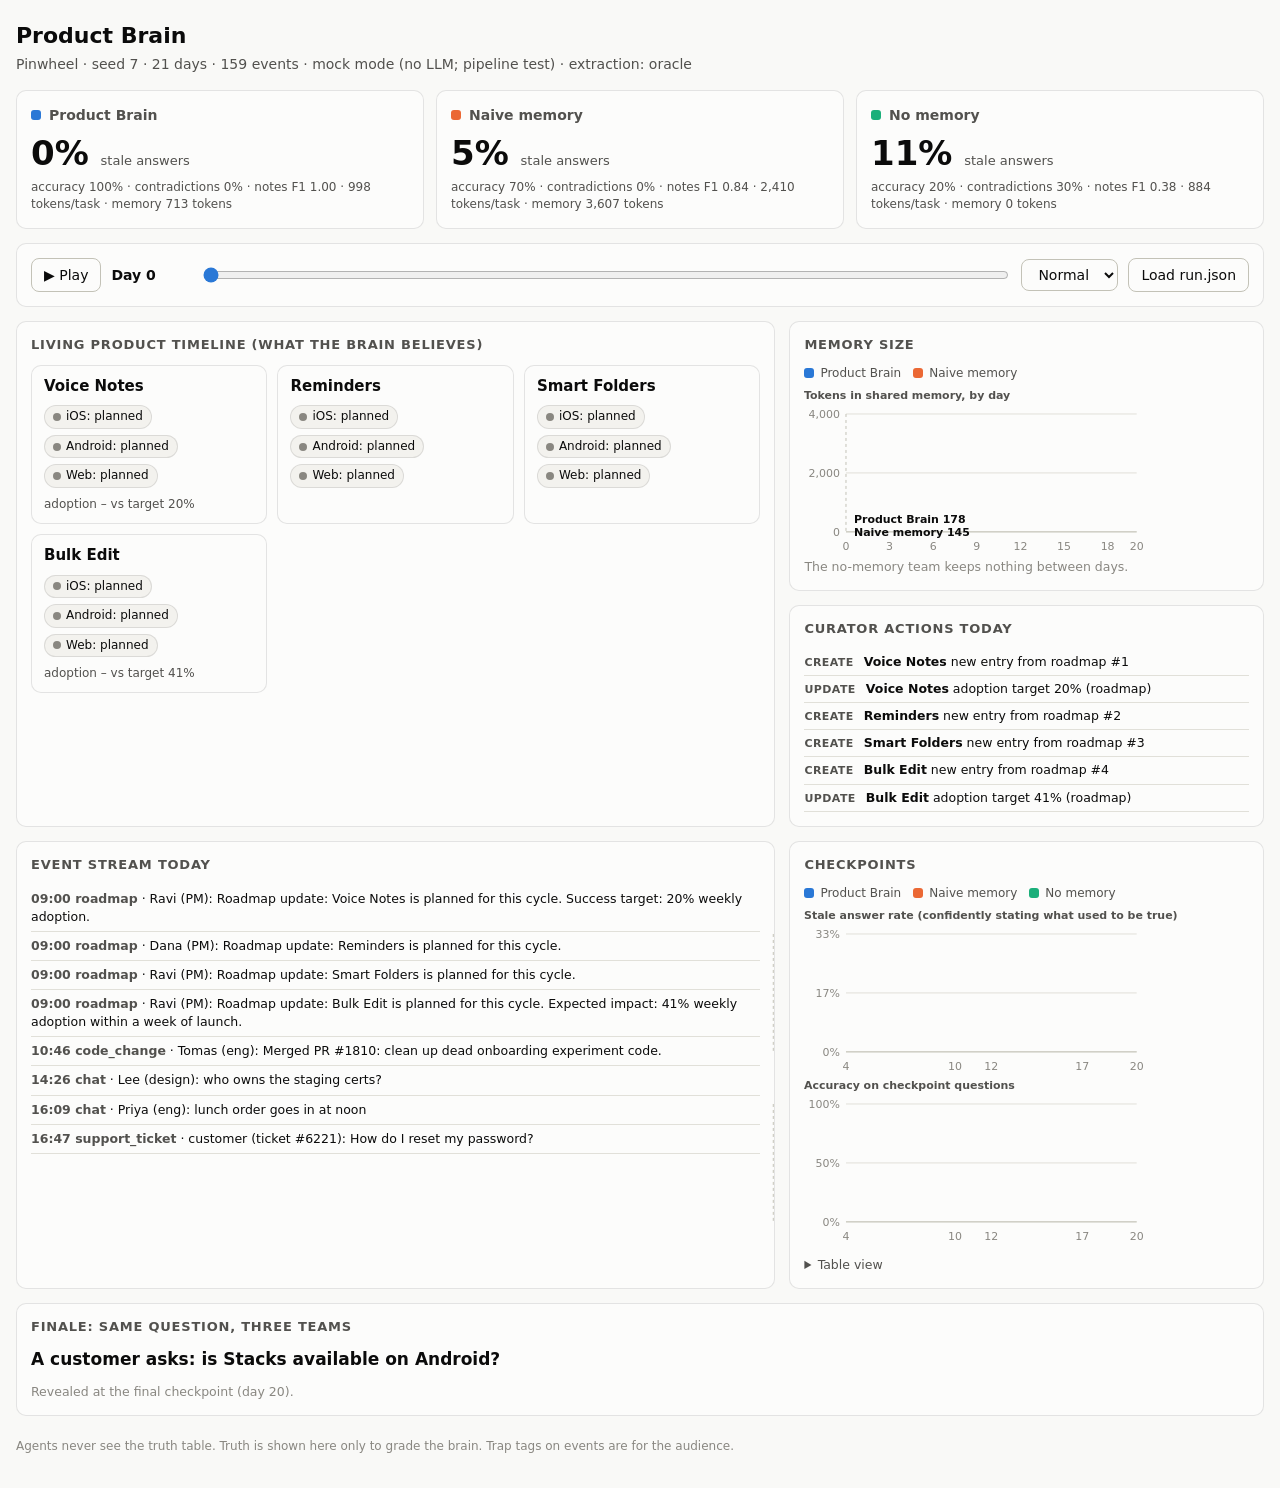
==== viewer/index.html @ 5a472f7d "Memory, agents, brain initial commit" ====
<!doctype html>
<html lang="en">
<head>
<meta charset="utf-8">
<meta name="viewport" content="width=device-width, initial-scale=1">
<title>Product Brain Timeline</title>
<style>
:root {
  color-scheme: light;
  --page: #f9f9f7; --surface: #fcfcfb; --surface-2: #f3f2ee;
  --ink: #0b0b0b; --ink-2: #52514e; --muted: #898781;
  --grid: #e1e0d9; --axis: #c3c2b7; --ring: rgba(11,11,11,0.10);
  --brain: #2a78d6; --naive: #eb6834; --nomem: #1baf7a;
  --good: #0ca30c; --warning: #fab219; --serious: #ec835a; --critical: #d03b3b;
  --flash: rgba(250,178,25,0.28); --snap: rgba(208,59,59,0.18); --merge: rgba(42,120,214,0.18);
}
@media (prefers-color-scheme: dark) {
  :root:not([data-theme="light"]) {
    color-scheme: dark;
    --page: #0d0d0d; --surface: #1a1a19; --surface-2: #242422;
    --ink: #f0efec; --ink-2: #c3c2b7; --muted: #898781;
    --grid: #2c2c2a; --axis: #383835; --ring: rgba(255,255,255,0.10);
    --brain: #3987e5; --naive: #d95926; --nomem: #199e70;
    --flash: rgba(250,178,25,0.22); --snap: rgba(208,59,59,0.28); --merge: rgba(57,135,229,0.25);
  }
}
:root[data-theme="dark"] {
  color-scheme: dark;
  --page: #0d0d0d; --surface: #1a1a19; --surface-2: #242422;
  --ink: #f0efec; --ink-2: #c3c2b7; --muted: #898781;
  --grid: #2c2c2a; --axis: #383835; --ring: rgba(255,255,255,0.10);
  --brain: #3987e5; --naive: #d95926; --nomem: #199e70;
  --flash: rgba(250,178,25,0.22); --snap: rgba(208,59,59,0.28); --merge: rgba(57,135,229,0.25);
}
* { box-sizing: border-box; }
body { margin: 0; background: var(--page); color: var(--ink);
  font: 14px/1.45 system-ui, -apple-system, "Segoe UI", sans-serif; }
header, main { max-width: 1280px; margin: 0 auto; padding: 0 16px; }
header { padding-top: 20px; }
h1 { font-size: 22px; margin: 0 0 2px; }
h2 { font-size: 13px; text-transform: uppercase; letter-spacing: .06em; color: var(--ink-2); margin: 0 0 10px; }
.sub { color: var(--ink-2); margin: 0 0 16px; }
.panel { background: var(--surface); border: 1px solid var(--ring); border-radius: 10px; padding: 14px; min-width: 0; }
.tiles { display: grid; grid-template-columns: repeat(3, minmax(0,1fr)); gap: 12px; margin-bottom: 14px; }
.tile .label { display: flex; align-items: center; gap: 8px; color: var(--ink-2); font-weight: 600; }
.tile .hero { font-size: 34px; font-weight: 700; margin: 4px 0 0; }
.tile .hero small { font-size: 13px; font-weight: 500; color: var(--ink-2); }
.tile .meta { color: var(--ink-2); font-size: 12px; }
.swatch { width: 10px; height: 10px; border-radius: 3px; display: inline-block; flex: none; }
.controls { display: flex; flex-wrap: wrap; gap: 10px; align-items: center; margin-bottom: 14px; }
.controls input[type=range] { flex: 1 1 240px; accent-color: var(--brain); }
button, select { font: inherit; color: var(--ink); background: var(--surface); border: 1px solid var(--axis);
  border-radius: 8px; padding: 6px 12px; cursor: pointer; }
button:hover { background: var(--surface-2); }
.daylabel { font-weight: 700; min-width: 80px; }
.grid { display: grid; grid-template-columns: minmax(0, 1.6fr) minmax(0, 1fr); gap: 14px; margin-bottom: 14px; }
.cards { display: grid; grid-template-columns: repeat(auto-fill, minmax(230px, 1fr)); gap: 10px; }
.card { border: 1px solid var(--ring); border-radius: 10px; padding: 10px 12px; background: var(--surface); position: relative; }
.card h3 { margin: 0; font-size: 15px; }
.card .former { color: var(--ink-2); font-size: 12px; }
.card .row { display: flex; flex-wrap: wrap; gap: 6px; margin-top: 8px; }
.pill { display: inline-flex; align-items: center; gap: 5px; font-size: 12px; padding: 2px 8px; border-radius: 999px;
  background: var(--surface-2); border: 1px solid var(--ring); }
.pill .dot { width: 8px; height: 8px; border-radius: 50%; }
.pill.disputed { border-color: var(--warning); }
.card .facts { font-size: 12px; color: var(--ink-2); margin-top: 8px; }
.card .warn { font-size: 12px; margin-top: 6px; color: var(--ink); }
.card.snap { animation: snap .9s ease; }
.card.merge { animation: merge 1.2s ease; }
.card.conflict { animation: flash 1.2s ease 2; }
.tag { position: absolute; top: 8px; right: 10px; font-size: 11px; font-weight: 600; color: var(--ink-2); }
@keyframes snap { 0% { transform: translateX(0); background: var(--snap); } 20% { transform: translateX(-6px); }
  40% { transform: translateX(6px); } 60% { transform: translateX(-3px); } 100% { transform: none; background: var(--surface); } }
@keyframes merge { 0% { transform: scale(.92); background: var(--merge); } 100% { transform: none; background: var(--surface); } }
@keyframes flash { 0%, 100% { background: var(--surface); } 50% { background: var(--flash); } }
@media (prefers-reduced-motion: reduce) { .card { animation: none !important; } }
.feed { max-height: 280px; overflow: auto; font-size: 12.5px; }
.feed div { padding: 5px 0; border-bottom: 1px solid var(--grid); }
.feed .type { font-weight: 600; color: var(--ink-2); }
.feed .trap { font-size: 11px; font-weight: 700; margin-left: 4px; padding: 0 6px; border-radius: 999px; background: var(--flash); }
.log div { padding: 4px 0; border-bottom: 1px solid var(--grid); font-size: 12.5px; }
.log .act { font-weight: 700; text-transform: uppercase; font-size: 11px; letter-spacing: .04em; margin-right: 6px; }
.empty { color: var(--muted); font-size: 12.5px; }
.chart { position: relative; }
.chart svg { display: block; width: 100%; height: auto; overflow: visible; }
.chart text { fill: var(--muted); font-size: 11px; font-variant-numeric: tabular-nums; }
.chart .dlabel { fill: var(--ink); font-weight: 600; }
.legend { display: flex; flex-wrap: wrap; gap: 12px; font-size: 12px; color: var(--ink-2); margin-bottom: 6px; }
.legend span { display: inline-flex; align-items: center; gap: 6px; }
.tooltip { position: fixed; pointer-events: none; background: var(--surface); color: var(--ink); border: 1px solid var(--ring);
  box-shadow: 0 4px 16px rgba(0,0,0,.12); border-radius: 8px; padding: 6px 9px; font-size: 12px; display: none; z-index: 10; }
.tooltip b { display: block; margin-bottom: 2px; }
.stack > * + * { margin-top: 14px; }
table { border-collapse: collapse; width: 100%; font-size: 12.5px; font-variant-numeric: tabular-nums; }
th, td { text-align: right; padding: 5px 8px; border-bottom: 1px solid var(--grid); }
th:first-child, td:first-child { text-align: left; }
th { color: var(--ink-2); font-weight: 600; }
tr.current td { background: var(--surface-2); }
.finale { display: grid; grid-template-columns: repeat(3, minmax(0,1fr)); gap: 12px; }
.finale .ans { font-size: 28px; font-weight: 700; margin: 4px 0; }
.finale .verdict { font-weight: 700; font-size: 13px; }
.finale .reason { color: var(--ink-2); font-size: 12.5px; }
.q { font-size: 17px; font-weight: 600; margin: 0 0 12px; }
details summary { cursor: pointer; color: var(--ink-2); font-size: 12.5px; margin-top: 8px; }
footer { max-width: 1280px; margin: 0 auto; padding: 8px 16px 32px; color: var(--muted); font-size: 12px; }
@media (max-width: 860px) {
  .grid { grid-template-columns: minmax(0,1fr); }
  .tiles, .finale { grid-template-columns: minmax(0,1fr); }
}
</style>
</head>
<body>
<header>
  <h1>Product Brain</h1>
  <p class="sub" id="meta">Load a run to begin.</p>
  <div class="tiles" id="tiles"></div>
  <div class="controls panel">
    <button id="play">▶ Play</button>
    <span class="daylabel" id="daylabel">Day 0</span>
    <input type="range" id="slider" min="0" max="0" value="0" aria-label="Simulated day">
    <select id="speed" aria-label="Playback speed">
      <option value="1600">Slow</option><option value="900" selected>Normal</option><option value="400">Fast</option>
    </select>
    <label><button type="button" onclick="document.getElementById('file').click()">Load run.json</button>
      <input type="file" id="file" accept=".json" hidden></label>
  </div>
</header>
<main>
  <div class="grid">
    <section class="panel">
      <h2>Living product timeline (what the brain believes)</h2>
      <div class="cards" id="cards"></div>
    </section>
    <div class="stack">
      <section class="panel">
        <h2>Memory size</h2>
        <div class="legend" id="size-legend"></div>
        <div class="chart" id="size-chart"></div>
        <div class="empty">The no-memory team keeps nothing between days.</div>
      </section>
      <section class="panel">
        <h2>Curator actions today</h2>
        <div class="log" id="log"></div>
      </section>
    </div>
  </div>
  <div class="grid">
    <section class="panel">
      <h2>Event stream today</h2>
      <div class="feed" id="feed"></div>
    </section>
    <section class="panel">
      <h2>Checkpoints</h2>
      <div class="legend" id="cp-legend"></div>
      <div class="chart" id="stale-chart"></div>
      <div class="chart" id="acc-chart"></div>
      <details><summary>Table view</summary><div id="cp-table"></div></details>
    </section>
  </div>
  <section class="panel" style="margin-bottom:14px">
    <h2>Finale: same question, three teams</h2>
    <div id="finale"></div>
  </section>
</main>
<footer>Agents never see the truth table. Truth is shown here only to grade the brain. Trap tags on events are for the audience.</footer>
<div class="tooltip" id="tip"></div>
<script src="data.js" onerror="console.warn('no data.js yet; run python -m product_brain run')"></script>
<script>
const TEAMS = [
  { key: "brain", label: "Product Brain", color: "var(--brain)" },
  { key: "naive", label: "Naive memory", color: "var(--naive)" },
  { key: "no_memory", label: "No memory", color: "var(--nomem)" },
];
const STATUS = { live: "var(--good)", beta: "var(--warning)", pulled: "var(--critical)", planned: "var(--muted)" };
const PLAT = { ios: "iOS", android: "Android", web: "Web" };
const ACTION_COLOR = { conflict: "var(--warning)", rollback: "var(--critical)", rename: "var(--brain)", merge: "var(--brain)",
  dedup: "var(--ink-2)", prune: "var(--muted)", stale: "var(--serious)", fix: "var(--good)" };
const $ = id => document.getElementById(id);
const esc = s => String(s ?? "").replace(/[&<>"]/g, c => ({ "&": "&amp;", "<": "&lt;", ">": "&gt;", '"': "&quot;" }[c]));
const pct = v => v == null ? "–" : Math.round(v * 100) + "%";
let RUN = null, day = 0, timer = null;

function init(run) {
  RUN = run;
  const h = location.hash.match(/day=(\d+)/);
  day = h ? Math.min(+h[1], run.days.length - 1) : 0;
  const m = run.meta;
  $("meta").textContent = `${m.product} · seed ${m.seed} · ${m.days} days · ${m.events} events · ` +
    (m.mode === "mock" ? "mock mode (no LLM; pipeline test)" : `live: ${m.agent_model}`) + ` · extraction: ${m.extract}`;
  $("slider").max = m.days - 1;
  $("tiles").innerHTML = TEAMS.map(t => {
    const s = run.summary[t.key];
    return `<div class="panel tile"><div class="label"><span class="swatch" style="background:${t.color}"></span>${t.label}</div>
      <div class="hero">${pct(s.stale_rate)} <small>stale answers</small></div>
      <div class="meta">accuracy ${pct(s.accuracy)} · contradictions ${pct(s.contradiction_rate)} · notes F1 ${s.notes_f1.toFixed(2)}
        · ${s.tokens_per_task.toLocaleString()} tokens/task · memory ${s.final_memory_tokens.toLocaleString()} tokens</div></div>`;
  }).join("");
  const legend = keys => TEAMS.filter(t => keys.includes(t.key))
    .map(t => `<span><span class="swatch" style="background:${t.color}"></span>${t.label}</span>`).join("");
  $("size-legend").innerHTML = legend(["brain", "naive"]);
  $("cp-legend").innerHTML = legend(TEAMS.map(t => t.key));
  render();
}

function render() {
  const d = RUN.days[day], prev = RUN.days[day - 1];
  $("slider").value = day;
  $("daylabel").textContent = `Day ${day}`;
  renderCards(d, prev);
  renderFeed(d);
  renderLog(d);
  renderCharts();
  renderTable();
  renderFinale();
}

function renderCards(d, prev) {
  const prevById = Object.fromEntries((prev?.brain || []).map(c => [c.id, c]));
  const conflicted = new Set(d.log.filter(l => l.action === "conflict").map(l => l.feature));
  const renamed = new Set(d.log.filter(l => l.action === "rename" || l.action === "merge").map(l => l.feature));
  $("cards").innerHTML = d.brain.map(c => {
    const p = prevById[c.id];
    const regressed = p && Object.entries(c.platforms).some(([k, v]) => p.platforms[k]?.status === "live" && v.status !== "live");
    const cls = regressed ? "snap" : renamed.has(c.name) ? "merge" : conflicted.has(c.name) ? "conflict" : "";
    const tag = regressed ? "ROLLED BACK" : renamed.has(c.name) ? "RENAMED" : conflicted.has(c.name) ? "CONFLICT RESOLVED" : "";
    const pills = Object.keys(PLAT).filter(k => c.platforms[k]).map(k => {
      const s = c.platforms[k];
      return `<span class="pill${s.disputed ? " disputed" : ""}" title="${esc(s.source + " · day " + s.day + (s.disputed ? " · " + s.disputed : ""))}">
        <span class="dot" style="background:${STATUS[s.status]}"></span>${PLAT[k]}: ${s.status}${s.disputed ? " ⚑" : ""}</span>`;
    }).join("");
    const open = c.issues.filter(i => i.status === "open");
    const facts = [];
    if (c.adoption != null || c.target != null) facts.push(`adoption ${pct(c.adoption)}` + (c.target != null ? ` vs target ${pct(c.target)}` : ""));
    if (open.length) facts.push(`${open.length} open issue${open.length > 1 ? "s" : ""} (${open.reduce((a, i) => a + i.reports, 0)} reports)`);
    const truth = c.fid && d.truth[c.fid];
    const diffs = truth ? Object.keys(PLAT).filter(k => c.platforms[k] && c.platforms[k].status !== truth.platforms[k])
      .map(k => `${PLAT[k]} is really ${truth.platforms[k]}`) : [];
    return `<div class="card ${cls}">${tag ? `<span class="tag">${tag}</span>` : ""}
      <h3>${esc(c.name)}</h3>${c.former.length ? `<div class="former">formerly ${esc(c.former.join(", "))}</div>` : ""}
      <div class="row">${pills}</div>
      ${facts.length ? `<div class="facts">${esc(facts.join(" · "))}</div>` : ""}
      ${diffs.length ? `<div class="warn">⚠ brain differs from truth: ${esc(diffs.join(", "))}</div>` : ""}</div>`;
  }).join("") || `<div class="empty">The brain is empty.</div>`;
}

function renderFeed(d) {
  $("feed").innerHTML = d.events.map(e => `<div><span class="type">${esc(e.time)} ${esc(e.type)}</span> · ${esc(e.author)}: ${esc(e.text)}
    ${e.trap ? `<span class="trap">${esc(e.trap.replace(/_/g, " "))}</span>` : ""}</div>`).join("") || `<div class="empty">No events.</div>`;
}

function renderLog(d) {
  $("log").innerHTML = d.log.map(l => `<div><span class="act" style="color:${ACTION_COLOR[l.action] || "var(--ink-2)"}">${esc(l.action)}</span>
    <b>${esc(l.feature)}</b> ${esc(l.detail)}</div>`).join("") || `<div class="empty">Nothing to curate today.</div>`;
}

// --- charts -------------------------------------------------------------------
function lineChart(host, { xs, series, yMax, fmt, title, cursor, xName }) {
  const W = Math.max(280, host.clientWidth || 360), H = 170, m = { l: 42, r: 112, t: 26, b: 26 };
  const x = v => m.l + (xs.length < 2 ? 0 : (v - xs[0]) / (xs[xs.length - 1] - xs[0]) * (W - m.l - m.r));
  const y = v => H - m.b - (v / (yMax || 1)) * (H - m.t - m.b);
  const ticks = [0, yMax / 2, yMax];
  let s = `<svg viewBox="0 0 ${W} ${H}" role="img" aria-label="${esc(title)}">`;
  s += `<text x="0" y="11" style="fill:var(--ink-2);font-weight:600">${esc(title)}</text>`;
  ticks.forEach(t => s += `<line x1="${m.l}" x2="${W - m.r}" y1="${y(t)}" y2="${y(t)}" stroke="var(--grid)" stroke-width="1"/>
    <text x="${m.l - 6}" y="${y(t) + 4}" text-anchor="end">${fmt(t)}</text>`);
  s += `<line x1="${m.l}" x2="${W - m.r}" y1="${y(0)}" y2="${y(0)}" stroke="var(--axis)"/>`;
  const step = Math.max(1, Math.ceil(xs.length / Math.min(8, (W - m.l - m.r) / 32)));
  xs.forEach((v, i) => { if (i % step === 0 || i === xs.length - 1) s += `<text x="${x(v)}" y="${H - 8}" text-anchor="middle">${v}</text>`; });
  if (cursor != null) s += `<line x1="${x(cursor)}" x2="${x(cursor)}" y1="${m.t}" y2="${y(0)}" stroke="var(--axis)" stroke-dasharray="3 3"/>`;
  const labels = [];
  series.forEach(sr => {
    const pts = sr.values.map((v, i) => v == null ? null : [x(xs[i]), y(v)]).filter(Boolean);
    if (!pts.length) return;
    s += `<polyline fill="none" stroke="${sr.color}" stroke-width="2" stroke-linejoin="round" stroke-linecap="round" points="${pts.map(p => p.join(",")).join(" ")}"/>`;
    if (sr.markers) pts.forEach(p => s += `<circle cx="${p[0]}" cy="${p[1]}" r="4" fill="${sr.color}" stroke="var(--surface)" stroke-width="2"/>`);
    const last = pts[pts.length - 1], lv = sr.values.filter(v => v != null).at(-1);
    labels.push({ y: last[1], x: last[0], text: `${sr.label} ${fmt(lv)}` });
  });
  labels.sort((a, b) => a.y - b.y).forEach((l, i, arr) => { if (i && l.y - arr[i - 1].y < 13) l.y = arr[i - 1].y + 13; });
  for (let i = labels.length - 1, floor = y(0); i >= 0; i--, floor -= 13) labels[i].y = Math.min(labels[i].y, floor);
  labels.forEach(l => s += `<text class="dlabel" x="${l.x + 8}" y="${l.y + 4}">${esc(l.text)}</text>`);
  s += `<line class="xh" x1="0" x2="0" y1="${m.t}" y2="${y(0)}" stroke="var(--ink-2)" stroke-width="1" visibility="hidden"/>`;
  s += `<rect x="${m.l - 10}" y="0" width="${W - m.l - m.r + 20}" height="${H}" fill="transparent"/></svg>`;
  host.innerHTML = s;
  const svg = host.querySelector("svg"), xh = svg.querySelector(".xh"), tip = $("tip");
  svg.querySelector("rect").addEventListener("mousemove", ev => {
    const r = svg.getBoundingClientRect(), px = (ev.clientX - r.left) * W / r.width;
    let i = 0; xs.forEach((v, j) => { if (Math.abs(x(v) - px) < Math.abs(x(xs[i]) - px)) i = j; });
    xh.setAttribute("x1", x(xs[i])); xh.setAttribute("x2", x(xs[i])); xh.setAttribute("visibility", "visible");
    tip.innerHTML = `<b>${xName} ${xs[i]}</b>` + series.map(sr => `<div><span class="swatch" style="background:${sr.color}"></span> ${esc(sr.label)}: ${fmt(sr.values[i])}</div>`).join("");
    tip.style.display = "block";
    tip.style.left = Math.min(ev.clientX + 14, innerWidth - 200) + "px"; tip.style.top = ev.clientY + 14 + "px";
  });
  svg.querySelector("rect").addEventListener("mouseleave", () => { tip.style.display = "none"; xh.setAttribute("visibility", "hidden"); });
}

function renderCharts() {
  const xs = RUN.days.map(d => d.day);
  const shown = RUN.days.map((d, i) => i <= day);
  const sizeSeries = TEAMS.filter(t => t.key !== "no_memory").map(t => ({
    label: t.label, color: t.color, values: RUN.days.map((d, i) => shown[i] ? d.sizes[t.key] : null) }));
  const maxSize = Math.max(...RUN.days.map(d => Math.max(d.sizes.naive, d.sizes.brain)), 100);
  lineChart($("size-chart"), { xs, series: sizeSeries, yMax: Math.ceil(maxSize / 1000) * 1000, fmt: v => v == null ? "–" : Math.round(v).toLocaleString(),
    title: "Tokens in shared memory, by day", cursor: day, xName: "Day" });

  const cps = RUN.days.filter(d => d.checkpoint).map(d => d.checkpoint);
  const cx = cps.map(c => c.day);
  const mk = metric => TEAMS.map(t => ({ label: t.label, color: t.color, markers: true,
    values: cps.map(c => c.day <= day ? c.teams[t.key][metric] : null) }));
  const f = v => v == null ? "–" : Math.round(v * 100) + "%";
  lineChart($("stale-chart"), { xs: cx, series: mk("stale_rate"), yMax: Math.max(0.2, ...cps.flatMap(c => TEAMS.map(t => c.teams[t.key].stale_rate))),
    fmt: f, title: "Stale answer rate (confidently stating what used to be true)", cursor: day, xName: "Checkpoint day" });
  lineChart($("acc-chart"), { xs: cx, series: mk("accuracy"), yMax: 1, fmt: f, title: "Accuracy on checkpoint questions", cursor: day, xName: "Checkpoint day" });
}

function renderTable() {
  const cps = RUN.days.filter(d => d.checkpoint).map(d => d.checkpoint);
  let h = `<table><tr><th>Day</th><th>Team</th><th>Accuracy</th><th>Stale</th><th>Contradictions</th><th>Notes F1</th><th>Tokens/task</th><th>Memory</th></tr>`;
  cps.forEach(c => TEAMS.forEach(t => {
    const s = c.teams[t.key];
    h += `<tr class="${c.day === day ? "current" : ""}"><td>${c.day}</td><td>${t.label}</td><td>${pct(s.accuracy)}</td><td>${pct(s.stale_rate)}</td>
      <td>${pct(s.contradiction_rate)}</td><td>${s.notes_f1.toFixed(2)}</td><td>${s.tokens_per_task.toLocaleString()}</td><td>${s.memory_tokens.toLocaleString()}</td></tr>`;
  }));
  $("cp-table").innerHTML = h + "</table>";
}

function renderFinale() {
  const f = RUN.finale;
  if (!f) { $("finale").innerHTML = `<div class="empty">No finale question in this run.</div>`; return; }
  if (day < f.day) { $("finale").innerHTML = `<p class="q">${esc(f.question)}</p><div class="empty">Revealed at the final checkpoint (day ${f.day}).</div>`; return; }
  $("finale").innerHTML = `<p class="q">${esc(f.question)} <span style="color:var(--ink-2);font-weight:500">Truth: ${esc(f.truth)}</span></p>
    <div class="finale">` + TEAMS.map(t => {
      const a = f.answers[t.key];
      const ok = a.correct, verdict = ok ? "✓ correct" : a.stale ? "✗ stale (used to be true)" : a.abstain ? "– doesn't know" : "✗ wrong";
      return `<div class="panel"><div class="label" style="display:flex;gap:8px;align-items:center;font-weight:600">
        <span class="swatch" style="background:${t.color}"></span>${t.label}</div>
        <div class="ans">${esc(String(a.answer).toUpperCase())}</div>
        <div class="verdict" style="color:${ok ? "var(--good)" : "var(--critical)"}">${verdict}</div>
        <div class="reason">confidence ${Math.round(a.confidence * 100)}% · ${esc(a.reason)}</div></div>`;
    }).join("") + `</div>`;
}

// --- controls -----------------------------------------------------------------
function stop() { clearInterval(timer); timer = null; $("play").textContent = "▶ Play"; }
$("play").onclick = () => {
  if (!RUN) return;
  if (timer) return stop();
  if (day >= RUN.days.length - 1) day = 0;
  $("play").textContent = "❚❚ Pause";
  render();
  timer = setInterval(() => { if (day >= RUN.days.length - 1) return stop(); day++; render(); }, +$("speed").value);
};
$("speed").onchange = () => { if (timer) { stop(); $("play").click(); } };
$("slider").oninput = e => { stop(); day = +e.target.value; render(); };
$("file").onchange = async e => { const f = e.target.files[0]; if (f) { stop(); init(JSON.parse(await f.text())); } };
addEventListener("resize", () => RUN && renderCharts());
addEventListener("keydown", e => {
  if (!RUN || e.target.tagName === "INPUT" && e.target.type !== "range") return;
  if (e.key === "ArrowRight") { stop(); day = Math.min(day + 1, RUN.days.length - 1); render(); }
  if (e.key === "ArrowLeft") { stop(); day = Math.max(day - 1, 0); render(); }
  if (e.key === " ") { e.preventDefault(); $("play").click(); }
});
if (window.RUN) init(window.RUN);
</script>
</body>
</html>
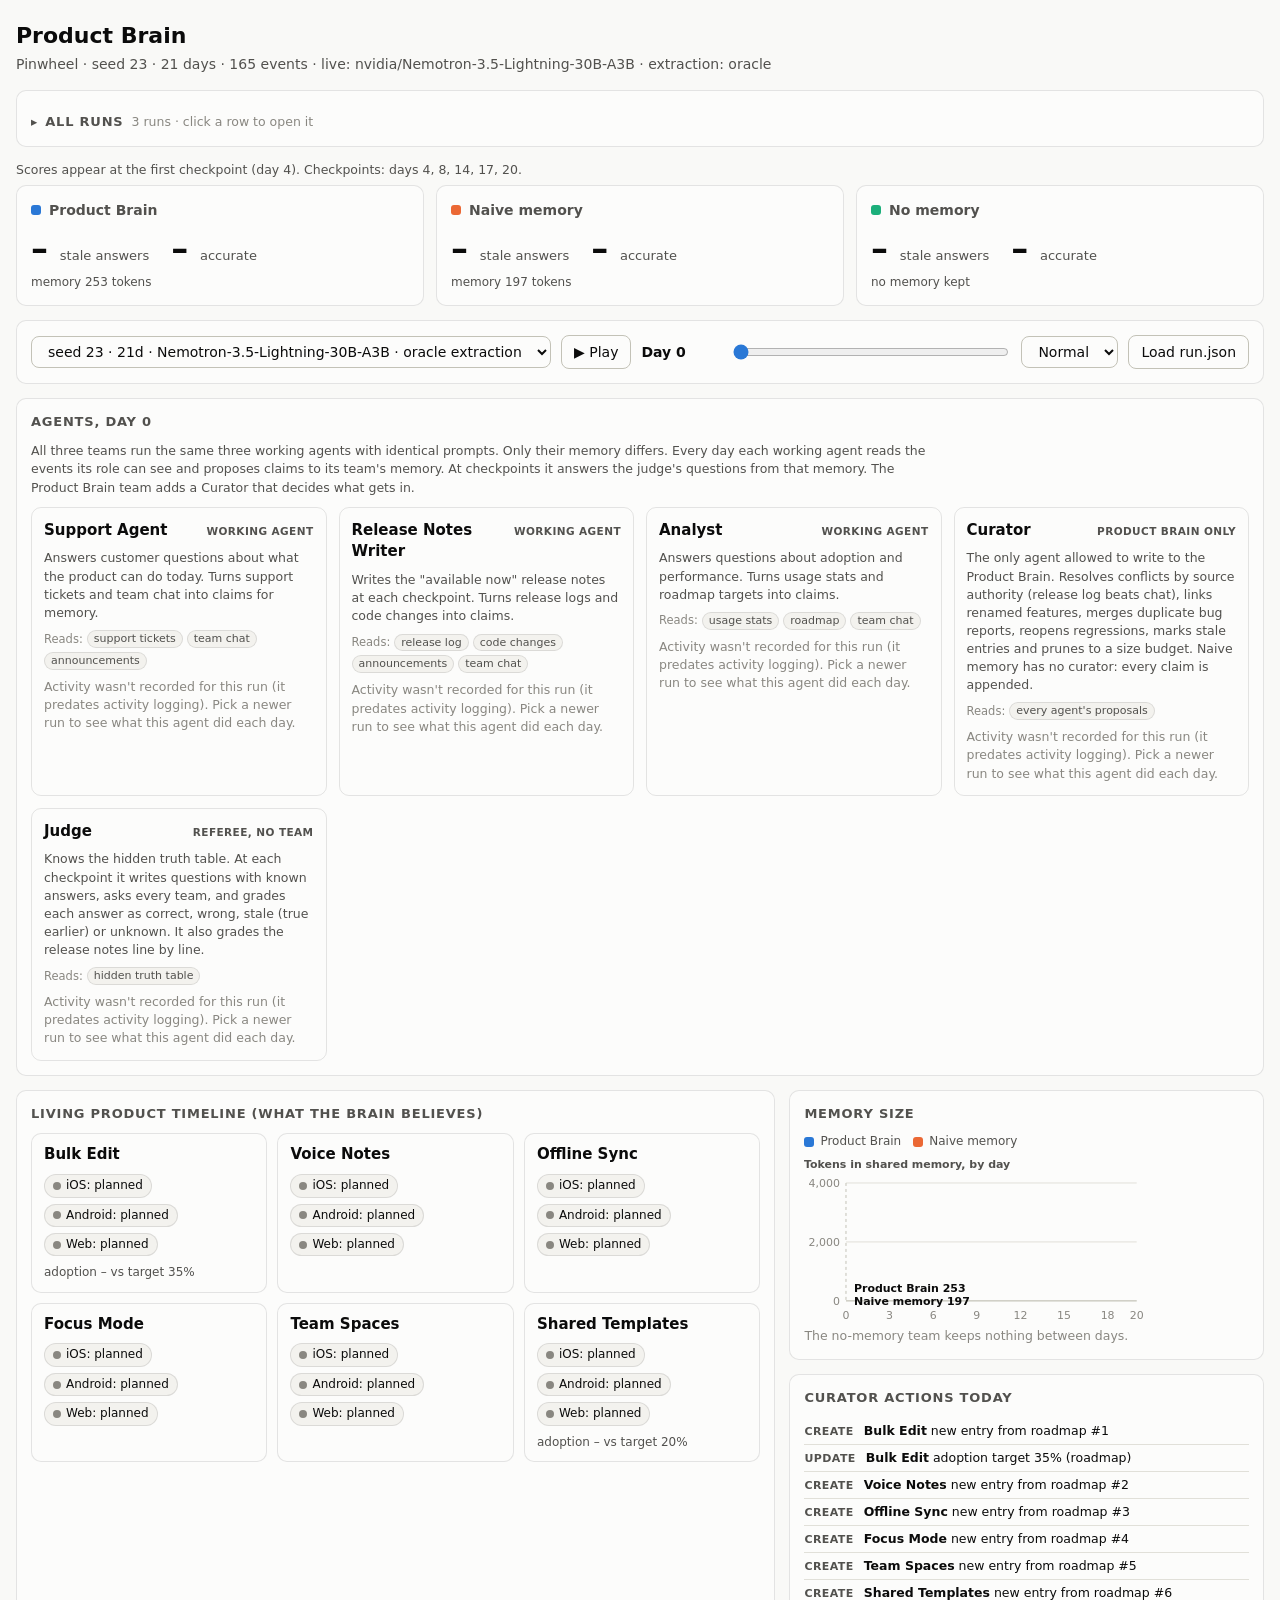
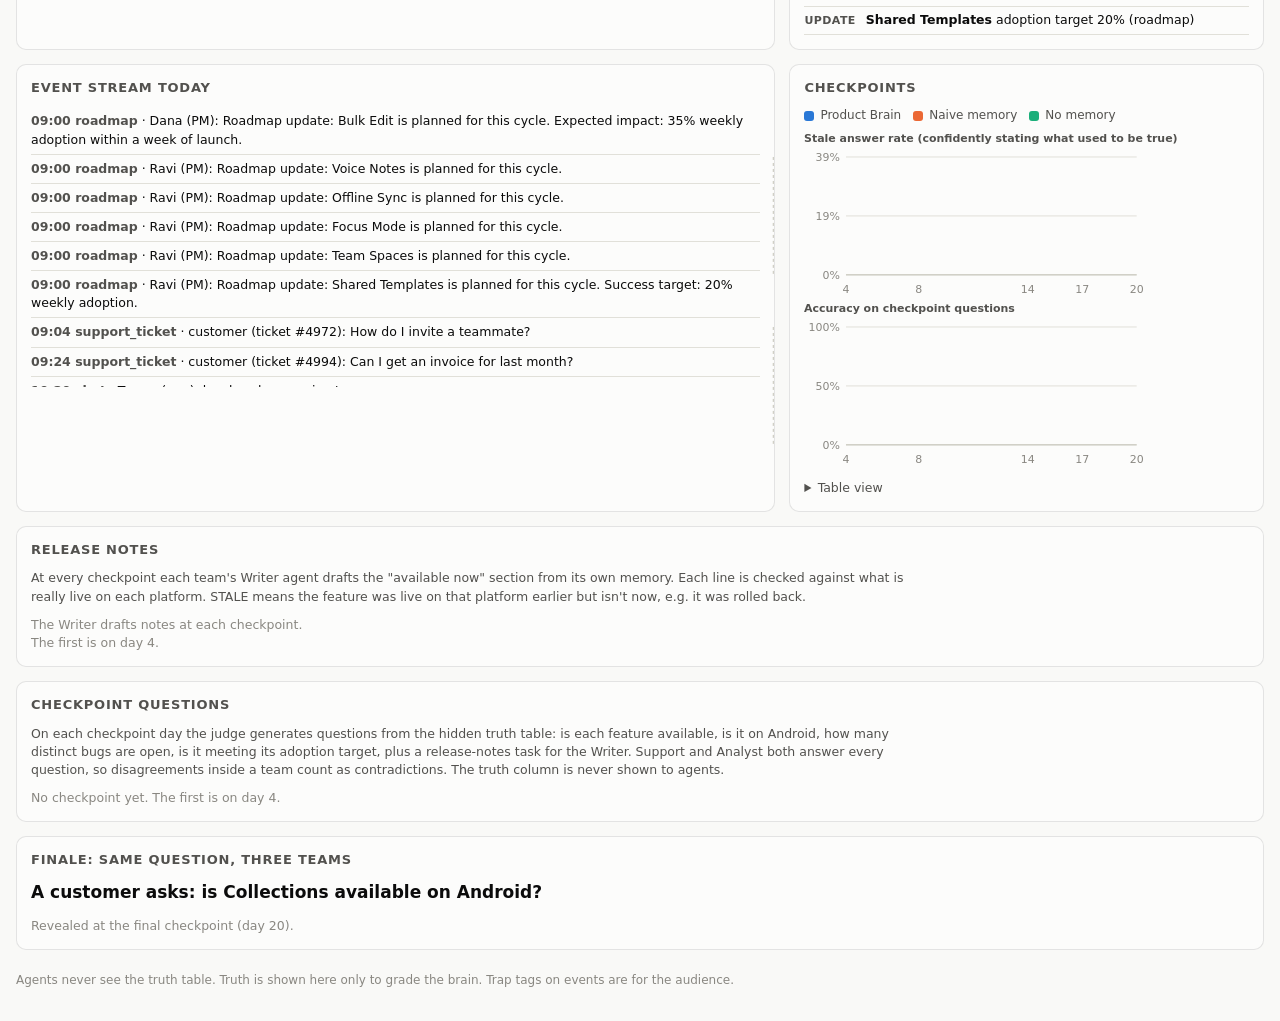
==== commit bf725c8e: "commit4" ====
--- a/viewer/index.html
+++ b/viewer/index.html
@@ -41,6 +41,49 @@
 h2 { font-size: 13px; text-transform: uppercase; letter-spacing: .06em; color: var(--ink-2); margin: 0 0 10px; }
 .sub { color: var(--ink-2); margin: 0 0 16px; }
 .panel { background: var(--surface); border: 1px solid var(--ring); border-radius: 10px; padding: 14px; min-width: 0; }
+.scope { color: var(--ink-2); font-size: 12.5px; margin: 0 0 6px; }
+.explain { color: var(--ink-2); font-size: 12.5px; margin: 0 0 10px; max-width: 900px; }
+.heroes { display: flex; gap: 22px; align-items: baseline; flex-wrap: wrap; }
+.qa-wrap { overflow-x: auto; }
+.agents { display: grid; grid-template-columns: repeat(auto-fill, minmax(280px, 1fr)); gap: 12px; }
+.agent { border: 1px solid var(--ring); border-radius: 10px; padding: 12px; min-width: 0; display: flex; flex-direction: column; gap: 8px; }
+.agent h3 { margin: 0; font-size: 15px; display: flex; align-items: baseline; justify-content: space-between; gap: 8px; }
+.agent .kind { font-size: 10.5px; font-weight: 700; letter-spacing: .04em; text-transform: uppercase; color: var(--ink-2); white-space: nowrap; }
+.agent .role { font-size: 12.5px; color: var(--ink-2); }
+.agent .reads { display: flex; flex-wrap: wrap; gap: 4px; align-items: center; font-size: 11.5px; color: var(--muted); }
+.agent .src { font-size: 11px; padding: 0 6px; border-radius: 999px; background: var(--surface-2); border: 1px solid var(--ring); color: var(--ink-2); }
+.agent h4 { margin: 4px 0 0; font-size: 11px; letter-spacing: .05em; text-transform: uppercase; color: var(--muted); }
+.agent .line { font-size: 12.5px; }
+.agent ul { list-style: none; margin: 0; padding: 0; font-size: 12px; }
+.agent li { padding: 3px 0; border-bottom: 1px solid var(--grid); display: flex; justify-content: space-between; gap: 8px; }
+.agent li span:first-child { min-width: 0; overflow-wrap: anywhere; }
+.agent .out { white-space: nowrap; font-size: 10.5px; font-weight: 700; letter-spacing: .03em; }
+.agent .stats { display: grid; grid-template-columns: auto repeat(3, minmax(0, 1fr)); gap: 2px 8px; font-size: 12px; font-variant-numeric: tabular-nums; }
+.agent .stats .h { color: var(--muted); font-size: 11px; }
+.agent details summary { margin: 0; font-size: 12px; }
+.rn { display: grid; grid-template-columns: repeat(4, minmax(0,1fr)); gap: 12px; }
+.rn .col { border: 1px solid var(--ring); border-radius: 10px; padding: 10px 12px; min-width: 0; }
+.rn .col.truth { background: var(--surface-2); }
+.rn h3 { margin: 0 0 2px; font-size: 14px; display: flex; align-items: center; gap: 6px; }
+.rn .f1 { color: var(--ink-2); font-size: 12px; margin-bottom: 8px; }
+.rn ul { list-style: none; margin: 0; padding: 0; }
+.rn li { padding: 4px 0; border-bottom: 1px solid var(--grid); font-size: 13px; }
+.rn li .plats { display: flex; flex-wrap: wrap; gap: 4px; margin-top: 3px; }
+.rn .chip { font-size: 11px; padding: 0 6px; border-radius: 999px; border: 1px solid var(--ring); }
+.rn .chip.ok { border-color: var(--good); } .rn .chip.bad { border-color: var(--critical); color: var(--critical); }
+.rn .chip.stale { border-color: var(--critical); color: var(--critical); background: var(--snap); font-weight: 700; }
+.rn .missing { color: var(--ink-2); font-size: 12px; margin-top: 8px; }
+.rn .missing b { color: var(--ink); }
+@media (max-width: 860px) { .rn { grid-template-columns: minmax(0,1fr); } }
+.qa { table-layout: fixed; min-width: 760px; }
+.qa td, .qa th { text-align: left; vertical-align: top; overflow-wrap: anywhere; }
+.qa td { font-variant-numeric: normal; }
+.qa col.q { width: 26%; } .qa col.t { width: 11%; }
+.badge { display: inline-block; font-size: 10.5px; font-weight: 700; letter-spacing: .03em; padding: 0 6px; border-radius: 999px;
+  margin-left: 4px; border: 1px solid currentColor; }
+.badge.ok { color: var(--good); } .badge.bad { color: var(--critical); } .badge.stale { color: var(--critical); background: var(--snap); }
+.badge.unk { color: var(--muted); }
+.qa .split { display: block; color: var(--ink-2); font-size: 11.5px; }
 .tiles { display: grid; grid-template-columns: repeat(3, minmax(0,1fr)); gap: 12px; margin-bottom: 14px; }
 .tile .label { display: flex; align-items: center; gap: 8px; color: var(--ink-2); font-weight: 600; }
 .tile .hero { font-size: 34px; font-weight: 700; margin: 4px 0 0; }
@@ -53,6 +96,19 @@
   border-radius: 8px; padding: 6px 12px; cursor: pointer; }
 button:hover { background: var(--surface-2); }
 .daylabel { font-weight: 700; min-width: 80px; }
+#run-picker { max-width: 100%; }
+.runs { margin-bottom: 14px; }
+.runs summary { cursor: pointer; display: flex; align-items: baseline; gap: 8px; list-style: none; }
+.runs summary::-webkit-details-marker { display: none; }
+.runs summary::before { content: "▸"; color: var(--ink-2); }
+.runs[open] summary::before { content: "▾"; }
+.runs summary h2 { margin: 0; }
+.runs summary span { color: var(--muted); font-size: 12.5px; }
+.runs .scroll { overflow-x: auto; margin-top: 10px; }
+.runs tr.pick { cursor: pointer; }
+.runs tr.pick:hover td { background: var(--surface-2); }
+.runs .mock { color: var(--muted); }
+code { font-size: 12.5px; background: var(--surface-2); padding: 1px 5px; border-radius: 4px; }
 .grid { display: grid; grid-template-columns: minmax(0, 1.6fr) minmax(0, 1fr); gap: 14px; margin-bottom: 14px; }
 .cards { display: grid; grid-template-columns: repeat(auto-fill, minmax(230px, 1fr)); gap: 10px; }
 .card { border: 1px solid var(--ring); border-radius: 10px; padding: 10px 12px; background: var(--surface); position: relative; }
@@ -68,7 +124,7 @@
 .card.snap { animation: snap .9s ease; }
 .card.merge { animation: merge 1.2s ease; }
 .card.conflict { animation: flash 1.2s ease 2; }
-.tag { position: absolute; top: 8px; right: 10px; font-size: 11px; font-weight: 600; color: var(--ink-2); }
+.tag { display: block; font-size: 10.5px; font-weight: 700; letter-spacing: .04em; color: var(--ink-2); margin-bottom: 2px; }
 @keyframes snap { 0% { transform: translateX(0); background: var(--snap); } 20% { transform: translateX(-6px); }
   40% { transform: translateX(6px); } 60% { transform: translateX(-3px); } 100% { transform: none; background: var(--surface); } }
 @keyframes merge { 0% { transform: scale(.92); background: var(--merge); } 100% { transform: none; background: var(--surface); } }
@@ -112,9 +168,15 @@
 <body>
 <header>
   <h1>Product Brain</h1>
-  <p class="sub" id="meta">Load a run to begin.</p>
+  <p class="sub" id="meta">No runs yet. Run <code>python -m product_brain run</code>, then reload.</p>
+  <details class="panel runs" id="runs-panel">
+    <summary><h2>All runs</h2> <span id="runs-count"></span></summary>
+    <div id="runs-table"></div>
+  </details>
+  <p class="scope" id="scope"></p>
   <div class="tiles" id="tiles"></div>
   <div class="controls panel">
+    <select id="run-picker" aria-label="Run"></select>
     <button id="play">▶ Play</button>
     <span class="daylabel" id="daylabel">Day 0</span>
     <input type="range" id="slider" min="0" max="0" value="0" aria-label="Simulated day">
@@ -126,6 +188,13 @@
   </div>
 </header>
 <main>
+  <section class="panel" style="margin-bottom:14px">
+    <h2 id="agents-title">Agents</h2>
+    <p class="explain">All three teams run the same three working agents with identical prompts. Only their memory differs.
+      Every day each working agent reads the events its role can see and proposes claims to its team's memory. At checkpoints
+      it answers the judge's questions from that memory. The Product Brain team adds a Curator that decides what gets in.</p>
+    <div class="agents" id="agents"></div>
+  </section>
   <div class="grid">
     <section class="panel">
       <h2>Living product timeline (what the brain believes)</h2>
@@ -158,13 +227,28 @@
     </section>
   </div>
   <section class="panel" style="margin-bottom:14px">
+    <h2 id="rn-title">Release notes</h2>
+    <p class="explain">At every checkpoint each team's Writer agent drafts the "available now" section from its own memory.
+      Each line is checked against what is really live on each platform. STALE means the feature was live on that
+      platform earlier but isn't now, e.g. it was rolled back.</p>
+    <div class="rn" id="rn"></div>
+  </section>
+  <section class="panel" style="margin-bottom:14px">
+    <h2 id="qa-title">Checkpoint questions</h2>
+    <p class="explain">On each checkpoint day the judge generates questions from the hidden truth table: is each
+      feature available, is it on Android, how many distinct bugs are open, is it meeting its adoption target,
+      plus a release-notes task for the Writer. Support and Analyst both answer every question, so disagreements
+      inside a team count as contradictions. The truth column is never shown to agents.</p>
+    <div id="qa"></div>
+  </section>
+  <section class="panel" style="margin-bottom:14px">
     <h2>Finale: same question, three teams</h2>
     <div id="finale"></div>
   </section>
 </main>
 <footer>Agents never see the truth table. Truth is shown here only to grade the brain. Trap tags on events are for the audience.</footer>
 <div class="tooltip" id="tip"></div>
-<script src="data.js" onerror="console.warn('no data.js yet; run python -m product_brain run')"></script>
+<script src="runs/index.js" onerror="console.warn('no runs yet: python -m product_brain run')"></script>
 <script>
 const TEAMS = [
   { key: "brain", label: "Product Brain", color: "var(--brain)" },
@@ -178,23 +262,18 @@
 const $ = id => document.getElementById(id);
 const esc = s => String(s ?? "").replace(/[&<>"]/g, c => ({ "&": "&amp;", "<": "&lt;", ">": "&gt;", '"': "&quot;" }[c]));
 const pct = v => v == null ? "–" : Math.round(v * 100) + "%";
-let RUN = null, day = 0, timer = null;
+let RUN = null, day = 0, timer = null, runId = null;
+const INDEX = window.RUN_INDEX || [];
+const hashParam = k => (location.hash.match(new RegExp(`[#&]${k}=([^&]+)`)) || [])[1];
 
 function init(run) {
   RUN = run;
-  const h = location.hash.match(/day=(\d+)/);
-  day = h ? Math.min(+h[1], run.days.length - 1) : 0;
+  const h = hashParam("day");
+  day = h ? Math.min(+h, run.days.length - 1) : 0;
   const m = run.meta;
   $("meta").textContent = `${m.product} · seed ${m.seed} · ${m.days} days · ${m.events} events · ` +
     (m.mode === "mock" ? "mock mode (no LLM; pipeline test)" : `live: ${m.agent_model}`) + ` · extraction: ${m.extract}`;
   $("slider").max = m.days - 1;
-  $("tiles").innerHTML = TEAMS.map(t => {
-    const s = run.summary[t.key];
-    return `<div class="panel tile"><div class="label"><span class="swatch" style="background:${t.color}"></span>${t.label}</div>
-      <div class="hero">${pct(s.stale_rate)} <small>stale answers</small></div>
-      <div class="meta">accuracy ${pct(s.accuracy)} · contradictions ${pct(s.contradiction_rate)} · notes F1 ${s.notes_f1.toFixed(2)}
-        · ${s.tokens_per_task.toLocaleString()} tokens/task · memory ${s.final_memory_tokens.toLocaleString()} tokens</div></div>`;
-  }).join("");
   const legend = keys => TEAMS.filter(t => keys.includes(t.key))
     .map(t => `<span><span class="swatch" style="background:${t.color}"></span>${t.label}</span>`).join("");
   $("size-legend").innerHTML = legend(["brain", "naive"]);
@@ -212,6 +291,10 @@
   renderCharts();
   renderTable();
   renderFinale();
+  renderTiles();
+  renderQA();
+  renderNotes();
+  renderAgents();
 }
 
 function renderCards(d, prev) {
@@ -324,6 +407,250 @@
   $("cp-table").innerHTML = h + "</table>";
 }
 
+// Scores computed from every checkpoint up to the current day, so the tiles move during playback.
+function scoreUpTo(d) {
+  const cps = RUN.days.filter(x => x.checkpoint && x.day <= d).map(x => x.checkpoint);
+  const out = {};
+  TEAMS.forEach(t => {
+    const all = cps.flatMap(c => c.answers[t.key]);
+    const qa = all.filter(a => a.type !== "release_notes"), notes = all.filter(a => a.type === "release_notes");
+    const byQ = {};
+    qa.forEach(a => (byQ[a.qid] ??= new Set()).add(JSON.stringify(a.answer)));
+    const pairs = Object.values(byQ);
+    const n = qa.length || 1;
+    out[t.key] = {
+      checkpoints: cps.length, questions: qa.length,
+      accuracy: qa.filter(a => a.correct).length / n, stale: qa.filter(a => a.stale).length / n,
+      unknown: qa.filter(a => a.abstain).length / n,
+      contradiction: pairs.filter(v => v.size > 1).length / (pairs.length || 1),
+      notes: notes.length ? notes.reduce((a, x) => a + x.f1, 0) / notes.length : null,
+      tokens: all.length ? Math.round(all.reduce((a, x) => a + x.tokens, 0) / all.length) : null,
+    };
+  });
+  return out;
+}
+
+function renderTiles() {
+  const cpDays = RUN.days.filter(x => x.checkpoint).map(x => x.day);
+  const done = cpDays.filter(x => x <= day).length;
+  const sizes = RUN.days[day].sizes;
+  if (!done) {
+    $("scope").textContent = `Scores appear at the first checkpoint (day ${cpDays[0]}). Checkpoints: days ${cpDays.join(", ")}.`;
+  } else {
+    $("scope").textContent = `Scores through day ${day}: ${done} of ${cpDays.length} checkpoints` +
+      (done === cpDays.length ? " (final)" : ` · next checkpoint on day ${cpDays.find(x => x > day)}`);
+  }
+  const sc = done ? scoreUpTo(day) : null;
+  $("tiles").innerHTML = TEAMS.map(t => {
+    const s = sc?.[t.key];
+    const mem = t.key === "no_memory" ? "no memory kept" : `memory ${sizes[t.key].toLocaleString()} tokens`;
+    return `<div class="panel tile"><div class="label"><span class="swatch" style="background:${t.color}"></span>${t.label}</div>
+      <div class="heroes"><div class="hero">${s ? pct(s.stale) : "–"} <small>stale answers</small></div>
+        <div class="hero">${s ? pct(s.accuracy) : "–"} <small>accurate</small></div></div>
+      <div class="meta">${s ? `${s.questions} answers · ${pct(s.unknown)} "unknown" · contradictions ${pct(s.contradiction)}` +
+        ` · notes F1 ${s.notes == null ? "–" : s.notes.toFixed(2)} · ${s.tokens.toLocaleString()} tokens/task · ` : ""}${mem}</div></div>`;
+  }).join("");
+}
+
+function badge(a) {
+  if (a.type === "release_notes") return `<span class="badge ${a.f1 === 1 ? "ok" : "bad"}">F1 ${a.f1.toFixed(2)}</span>` +
+    (a.stale_items ? `<span class="badge stale">${a.stale_items} STALE</span>` : "");
+  if (a.abstain) return `<span class="badge unk">?</span>`;
+  if (a.correct) return `<span class="badge ok">✓</span>`;
+  return a.stale ? `<span class="badge stale">STALE</span>` : `<span class="badge bad">✗</span>`;
+}
+const fmtVal = (type, v) => type === "adoption" && typeof v === "number" ? (v * 100).toFixed(1).replace(/\.0$/, "") + "%"
+  : String(v).replace(/_/g, " ");
+const fmtAns = (a, type) => Array.isArray(a)
+  ? (a.length ? a.map(f => `${f.name} (${f.platforms.map(p => PLAT[p] || p).join(", ")})`).join("; ") : "nothing")
+  : fmtVal(type, a);
+
+function renderQA() {
+  const cp = [...RUN.days].reverse().find(x => x.checkpoint && x.day <= day)?.checkpoint;
+  if (!cp) {
+    $("qa-title").textContent = "Checkpoint questions";
+    $("qa").innerHTML = `<div class="empty">No checkpoint yet. The first is on day ${RUN.days.find(x => x.checkpoint).day}.</div>`;
+    return;
+  }
+  $("qa-title").textContent = `Checkpoint questions, day ${cp.day}` + (cp.day === day ? "" : " (latest so far)");
+  const qids = [...new Set(cp.answers.brain.filter(a => a.type !== "release_notes").map(a => a.qid))];
+  const rows = qids.map(qid => {
+    const q = cp.answers.brain.find(a => a.qid === qid);
+    const cells = TEAMS.map(t => {
+      const as = cp.answers[t.key].filter(a => a.qid === qid);
+      const same = as.every(a => JSON.stringify(a.answer) === JSON.stringify(as[0].answer));
+      const body = same
+        ? `<span class="ans">${esc(fmtAns(as[0].answer, q.type))}</span>${badge(as[0])}`
+        : as.map(a => `<span class="split">${a.agent}: ${esc(fmtAns(a.answer, q.type))}${badge(a)}</span>`).join("");
+      const tip = as.map(a => `${a.agent} (${Math.round(a.confidence * 100)}%): ${a.reason}`).join("\n");
+      return `<td title="${esc(tip)}">${body}</td>`;
+    }).join("");
+    return `<tr><td>${esc(q.question)}</td><td>${esc(fmtVal(q.type, q.truth))}</td>${cells}</tr>`;
+  }).join("");
+  $("qa").innerHTML = `<div class="qa-wrap"><table class="qa"><colgroup><col class="q"><col class="t"><col><col><col></colgroup><tr><th>Question</th><th>Truth</th>` +
+    TEAMS.map(t => `<th><span class="swatch" style="background:${t.color}"></span> ${t.label}</th>`).join("") +
+    `</tr>${rows}</table></div><div class="empty" style="margin-top:6px">✓ correct · ✗ wrong · STALE wrong but true earlier, said with ≥60% confidence · ? said "unknown". Hover a cell for each agent's reasoning.</div>`;
+}
+
+const AGENTS = {
+  support: { title: "Support Agent", kind: "working agent",
+    role: "Answers customer questions about what the product can do today. Turns support tickets and team chat into claims for memory.",
+    reads: ["support tickets", "team chat", "announcements"] },
+  writer: { title: "Release Notes Writer", kind: "working agent",
+    role: "Writes the \"available now\" release notes at each checkpoint. Turns release logs and code changes into claims.",
+    reads: ["release log", "code changes", "announcements", "team chat"] },
+  analyst: { title: "Analyst", kind: "working agent",
+    role: "Answers questions about adoption and performance. Turns usage stats and roadmap targets into claims.",
+    reads: ["usage stats", "roadmap", "team chat"] },
+};
+const CURATOR_ROLE = "The only agent allowed to write to the Product Brain. Resolves conflicts by source authority (release log beats chat), " +
+  "links renamed features, merges duplicate bug reports, reopens regressions, marks stale entries and prunes to a size budget. " +
+  "Naive memory has no curator: every claim is appended.";
+const JUDGE_ROLE = "Knows the hidden truth table. At each checkpoint it writes questions with known answers, asks every team, " +
+  "and grades each answer as correct, wrong, stale (true earlier) or unknown. It also grades the release notes line by line.";
+// What the curator did with a proposal, keyed by its log action.
+const OUTCOME = { create: ["new entry", "var(--brain)"], update: ["applied", "var(--good)"], rollback: ["applied: rollback", "var(--good)"],
+  conflict: ["rejected", "var(--critical)"], rename: ["linked rename", "var(--brain)"], merge: ["merged entries", "var(--brain)"],
+  dedup: ["merged duplicate", "var(--ink-2)"], new_issue: ["new issue", "var(--brain)"], reopen: ["reopened issue", "var(--serious)"],
+  fix: ["closed issue", "var(--good)"], stale: ["dropped stale", "var(--serious)"] };
+const ACTION_LABEL = { conflict: "rejected", rollback: "rollbacks", update: "updates", create: "new entries", rename: "renames",
+  merge: "merges", dedup: "duplicates merged", new_issue: "new issues", reopen: "reopened", fix: "issues closed", stale: "stale dropped", prune: "prunes" };
+
+function outcomeOf(d, eventId) {
+  const acts = d.log.filter(l => l.event_id === eventId).map(l => l.action);
+  const a = acts.find(x => x === "conflict") || acts.find(x => x !== "create") || acts[0];
+  return a ? OUTCOME[a] || [a, "var(--ink-2)"] : ["no change", "var(--muted)"];
+}
+
+function renderAgents() {
+  const d = RUN.days[day];
+  $("agents-title").textContent = `Agents, day ${day}`;
+  if (!d.agents) {
+    const note = `<div class="empty">Activity wasn't recorded for this run (it predates activity logging). Pick a newer run to see what this agent did each day.</div>`;
+    const card = (title, kind, role, reads) => `<div class="agent"><h3>${title}<span class="kind">${kind}</span></h3>
+      <div class="role">${esc(role)}</div><div class="reads">Reads: ${reads.map(r => `<span class="src">${r}</span>`).join("")}</div>${note}</div>`;
+    $("agents").innerHTML = Object.values(AGENTS).map(a => card(a.title, a.kind, a.role, a.reads)).join("") +
+      card("Curator", "Product Brain only", CURATOR_ROLE, ["every agent's proposals"]) +
+      card("Judge", "referee, no team", JUDGE_ROLE, ["hidden truth table"]);
+    return;
+  }
+  const upto = RUN.days.slice(0, day + 1);
+  const cps = upto.filter(x => x.checkpoint).map(x => x.checkpoint);
+  const todayCp = d.checkpoint;
+  const statsFor = role => {
+    const rows = TEAMS.map(t => {
+      const all = cps.flatMap(c => c.answers[t.key]).filter(a => a.agent === role);
+      if (role === "writer") {
+        const last = all.at(-1);
+        return last ? last.f1.toFixed(2) : "–";
+      }
+      return all.length ? pct(all.filter(a => a.correct).length / all.length) : "–";
+    });
+    const label = role === "writer" ? "notes F1 (latest)" : "accuracy";
+    return `<div class="stats"><span></span>${TEAMS.map(t => `<span class="h"><span class="swatch" style="background:${t.color}"></span> ${{ brain: "Brain", naive: "Naive", no_memory: "None" }[t.key]}</span>`).join("")}
+      <span class="h">${label}</span>${rows.map(r => `<span>${r}</span>`).join("")}</div>`;
+  };
+  const working = Object.entries(AGENTS).map(([role, info]) => {
+    const a = d.agents[role];
+    const totals = upto.reduce((acc, x) => {
+      const ag = x.agents?.[role];
+      if (!ag) return acc;
+      acc.read += ag.read.length; acc.proposed += ag.proposals.length;
+      acc.rejected += ag.proposals.filter(p => outcomeOf(x, p.event_id)[0] === "rejected").length;
+      return acc;
+    }, { read: 0, proposed: 0, rejected: 0 });
+    const items = a.proposals.map(p => {
+      const [label, color] = outcomeOf(d, p.event_id);
+      return `<li><span>#${p.event_id} ${esc(p.summary)}</span><span class="out" style="color:${color}">${label}</span></li>`;
+    });
+    const shown = items.slice(0, 5).join(""), more = items.slice(5).join("");
+    const answered = todayCp ? todayCp.answers.brain.filter(x => x.agent === role).length : 0;
+    return `<div class="agent"><h3>${info.title}<span class="kind">${info.kind}</span></h3>
+      <div class="role">${esc(info.role)}</div>
+      <div class="reads">Reads: ${info.reads.map(r => `<span class="src">${r}</span>`).join("")}</div>
+      <h4>Today</h4>
+      <div class="line">Read ${a.read.length} event${a.read.length === 1 ? "" : "s"} · proposed ${a.proposals.length} claim${a.proposals.length === 1 ? "" : "s"}` +
+        (answered ? ` · answered ${answered} checkpoint ${role === "writer" ? "task" : "questions"} per team` : "") + `</div>
+      ${items.length ? `<ul>${shown}</ul>${more ? `<details><summary>${items.length - 5} more</summary><ul>${more}</ul></details>` : ""}` : ""}
+      <h4>So far</h4>
+      <div class="line">${totals.read} events read · ${totals.proposed} claims proposed · ${totals.rejected} rejected by the curator</div>
+      ${statsFor(role)}</div>`;
+  }).join("");
+
+  const counts = {}, today = {};
+  upto.forEach(x => x.log.forEach(l => counts[l.action] = (counts[l.action] || 0) + 1));
+  d.log.forEach(l => today[l.action] = (today[l.action] || 0) + 1);
+  const fmtCounts = c => Object.entries(c).map(([k, v]) => `${v} ${ACTION_LABEL[k] || k}`).join(" · ") || "nothing";
+  const proposedToday = Object.values(d.agents).reduce((a, x) => a + x.proposals.length, 0);
+  const curator = `<div class="agent"><h3>Curator<span class="kind">Product Brain only</span></h3>
+    <div class="role">${CURATOR_ROLE}</div>
+    <div class="reads">Reads: <span class="src">every agent's proposals</span></div>
+    <h4>Today</h4><div class="line">Reviewed ${proposedToday} proposals: ${fmtCounts(today)}</div>
+    <h4>So far</h4><div class="line">${fmtCounts(counts)}</div>
+    <div class="line">Brain size ${d.sizes.brain.toLocaleString()} tokens, vs naive memory ${d.sizes.naive.toLocaleString()}</div></div>`;
+
+  const cpDays = RUN.days.filter(x => x.checkpoint).map(x => x.day);
+  const asked = cps.reduce((a, c) => a + new Set(c.answers.brain.map(x => x.qid)).size, 0);
+  const next = cpDays.find(x => x > day);
+  const judge = `<div class="agent"><h3>Judge<span class="kind">referee, no team</span></h3>
+    <div class="role">${JUDGE_ROLE}</div>
+    <div class="reads">Reads: <span class="src">hidden truth table</span></div>
+    <h4>Today</h4><div class="line">${todayCp ? `Checkpoint: asked ${new Set(todayCp.answers.brain.map(x => x.qid)).size} questions and graded all three teams.`
+      : next != null ? `Waiting. Next checkpoint on day ${next}.` : "No more checkpoints."}</div>
+    <h4>So far</h4><div class="line">${cps.length} of ${cpDays.length} checkpoints · ${asked} questions asked per team</div></div>`;
+
+  $("agents").innerHTML = working + curator + judge;
+}
+
+function renderNotes() {
+  const cpDay = [...RUN.days].reverse().find(x => x.checkpoint && x.day <= day);
+  if (!cpDay) {
+    $("rn-title").textContent = "Release notes";
+    $("rn").innerHTML = `<div class="empty">The Writer drafts notes at each checkpoint. The first is on day ${RUN.days.find(x => x.checkpoint).day}.</div>`;
+    return;
+  }
+  const cp = cpDay.checkpoint;
+  $("rn-title").textContent = `Release notes, day ${cp.day}` + (cp.day === day ? "" : " (latest so far)");
+  const fidOf = {};
+  RUN.features.forEach(f => f.names.forEach(n => fidOf[n.toLowerCase()] = f.fid));
+  const nameOf = fid => cpDay.truth[fid].name;
+  const truth = new Set(cp.answers.brain.find(a => a.type === "release_notes").truth.map(([f, p]) => f + "|" + p));
+  const past = new Set();
+  RUN.days.filter(x => x.day < cp.day).forEach(x => Object.entries(x.truth).forEach(([fid, st]) =>
+    Object.entries(st.platforms).forEach(([p, v]) => v === "live" && past.add(fid + "|" + p))));
+  const group = keys => {
+    const g = {};
+    keys.forEach(k => { const [f, p] = k.split("|"); (g[f] ??= []).push(p); });
+    return g;
+  };
+  const plat = p => PLAT[p] || p;
+  const truthCol = `<div class="col truth"><h3>Actually live</h3><div class="f1">ground truth, never shown to agents</div><ul>` +
+    Object.entries(group([...truth])).map(([f, ps]) => `<li>${esc(nameOf(f))}<div class="plats">` +
+      ps.map(p => `<span class="chip">${plat(p)}</span>`).join("") + `</div></li>`).join("") + `</ul></div>`;
+  const teamCols = TEAMS.map(t => {
+    const a = cp.answers[t.key].find(x => x.type === "release_notes");
+    const covered = new Set();
+    const items = a.answer.map(f => {
+      const fid = fidOf[f.name.trim().toLowerCase()];
+      const chips = f.platforms.map(p => {
+        const k = fid + "|" + p;
+        covered.add(k);
+        const cls = fid && truth.has(k) ? "ok" : fid && past.has(k) ? "stale" : "bad";
+        const mark = cls === "ok" ? "✓" : cls === "stale" ? "STALE" : "✗";
+        return `<span class="chip ${cls}">${plat(p)} ${mark}</span>`;
+      }).join("");
+      return `<li>${esc(f.name)}${fid ? "" : ` <span class="chip bad">not a real feature</span>`}<div class="plats">${chips}</div></li>`;
+    }).join("");
+    const missing = Object.entries(group([...truth].filter(k => !covered.has(k))))
+      .map(([f, ps]) => `<b>${esc(nameOf(f))}</b> (${ps.map(plat).join(", ")})`).join(", ");
+    return `<div class="col"><h3><span class="swatch" style="background:${t.color}"></span>${t.label}</h3>
+      <div class="f1">F1 ${a.f1.toFixed(2)}${a.stale_items ? ` · ${a.stale_items} stale item${a.stale_items > 1 ? "s" : ""}` : ""}</div>
+      <ul>${items || `<li class="empty">listed nothing</li>`}</ul>
+      ${missing ? `<div class="missing">Missing: ${missing}</div>` : ""}</div>`;
+  }).join("");
+  $("rn").innerHTML = truthCol + teamCols;
+}
+
 function renderFinale() {
   const f = RUN.finale;
   if (!f) { $("finale").innerHTML = `<div class="empty">No finale question in this run.</div>`; return; }
@@ -334,7 +661,7 @@
       const ok = a.correct, verdict = ok ? "✓ correct" : a.stale ? "✗ stale (used to be true)" : a.abstain ? "– doesn't know" : "✗ wrong";
       return `<div class="panel"><div class="label" style="display:flex;gap:8px;align-items:center;font-weight:600">
         <span class="swatch" style="background:${t.color}"></span>${t.label}</div>
-        <div class="ans">${esc(String(a.answer).toUpperCase())}</div>
+        <div class="ans">${esc(fmtVal(f.type, a.answer).toUpperCase())}</div>
         <div class="verdict" style="color:${ok ? "var(--good)" : "var(--critical)"}">${verdict}</div>
         <div class="reason">confidence ${Math.round(a.confidence * 100)}% · ${esc(a.reason)}</div></div>`;
     }).join("") + `</div>`;
@@ -360,7 +687,42 @@
   if (e.key === "ArrowLeft") { stop(); day = Math.max(day - 1, 0); render(); }
   if (e.key === " ") { e.preventDefault(); $("play").click(); }
 });
-if (window.RUN) init(window.RUN);
+function renderRuns() {
+  $("runs-count").textContent = INDEX.length ? `${INDEX.length} run${INDEX.length > 1 ? "s" : ""} · click a row to open it` : "";
+  $("run-picker").innerHTML = INDEX.map(r => `<option value="${esc(r.id)}">${esc(r.label)}</option>`).join("");
+  $("run-picker").value = runId;
+  const head = TEAMS.map(t => `<th colspan="2"><span class="swatch" style="background:${t.color}"></span> ${t.label}</th>`).join("");
+  const sub = TEAMS.map(() => "<th>Stale</th><th>Accuracy</th>").join("");
+  $("runs-table").innerHTML = `<div class="scroll"><table><tr><th>Run</th><th>Product</th>${head}</tr><tr><th></th><th></th>${sub}</tr>` +
+    INDEX.map(r => `<tr class="pick ${r.id === runId ? "current" : ""} ${r.mode === "mock" ? "mock" : ""}" data-id="${esc(r.id)}">
+      <td>${esc(r.label)}${r.mode === "mock" ? " (pipeline test)" : ""}</td><td>${esc(r.product)}</td>` +
+      TEAMS.map(t => `<td>${pct(r.summary[t.key].stale_rate)}</td><td>${pct(r.summary[t.key].accuracy)}</td>`).join("") + "</tr>").join("") +
+    "</table></div>";
+  $("runs-table").querySelectorAll("tr.pick").forEach(tr => tr.onclick = () => loadRun(tr.dataset.id));
+}
+
+function loadRun(id, startDay) {
+  stop();
+  runId = id;
+  history.replaceState(null, "", `#run=${encodeURIComponent(id)}` + (startDay ? `&day=${startDay}` : ""));
+  renderRuns();
+  if (window.RUNS?.[id]) return init(window.RUNS[id]);
+  const s = document.createElement("script");
+  s.src = `runs/${encodeURIComponent(id)}.js`;
+  s.onload = () => runId === id && init(window.RUNS[id]);
+  s.onerror = () => $("meta").textContent = `Could not load run ${id}. Run python -m product_brain viewer to republish.`;
+  document.head.appendChild(s);
+}
+
+$("run-picker").onchange = e => loadRun(e.target.value);
+if (INDEX.length) {
+  const wanted = decodeURIComponent(hashParam("run") || "");
+  const pick = INDEX.find(r => r.id === wanted) || INDEX.find(r => r.mode === "live") || INDEX[0];
+  loadRun(pick.id, hashParam("day"));
+} else {
+  $("runs-panel").hidden = true;
+  $("run-picker").hidden = true;
+}
 </script>
 </body>
 </html>
